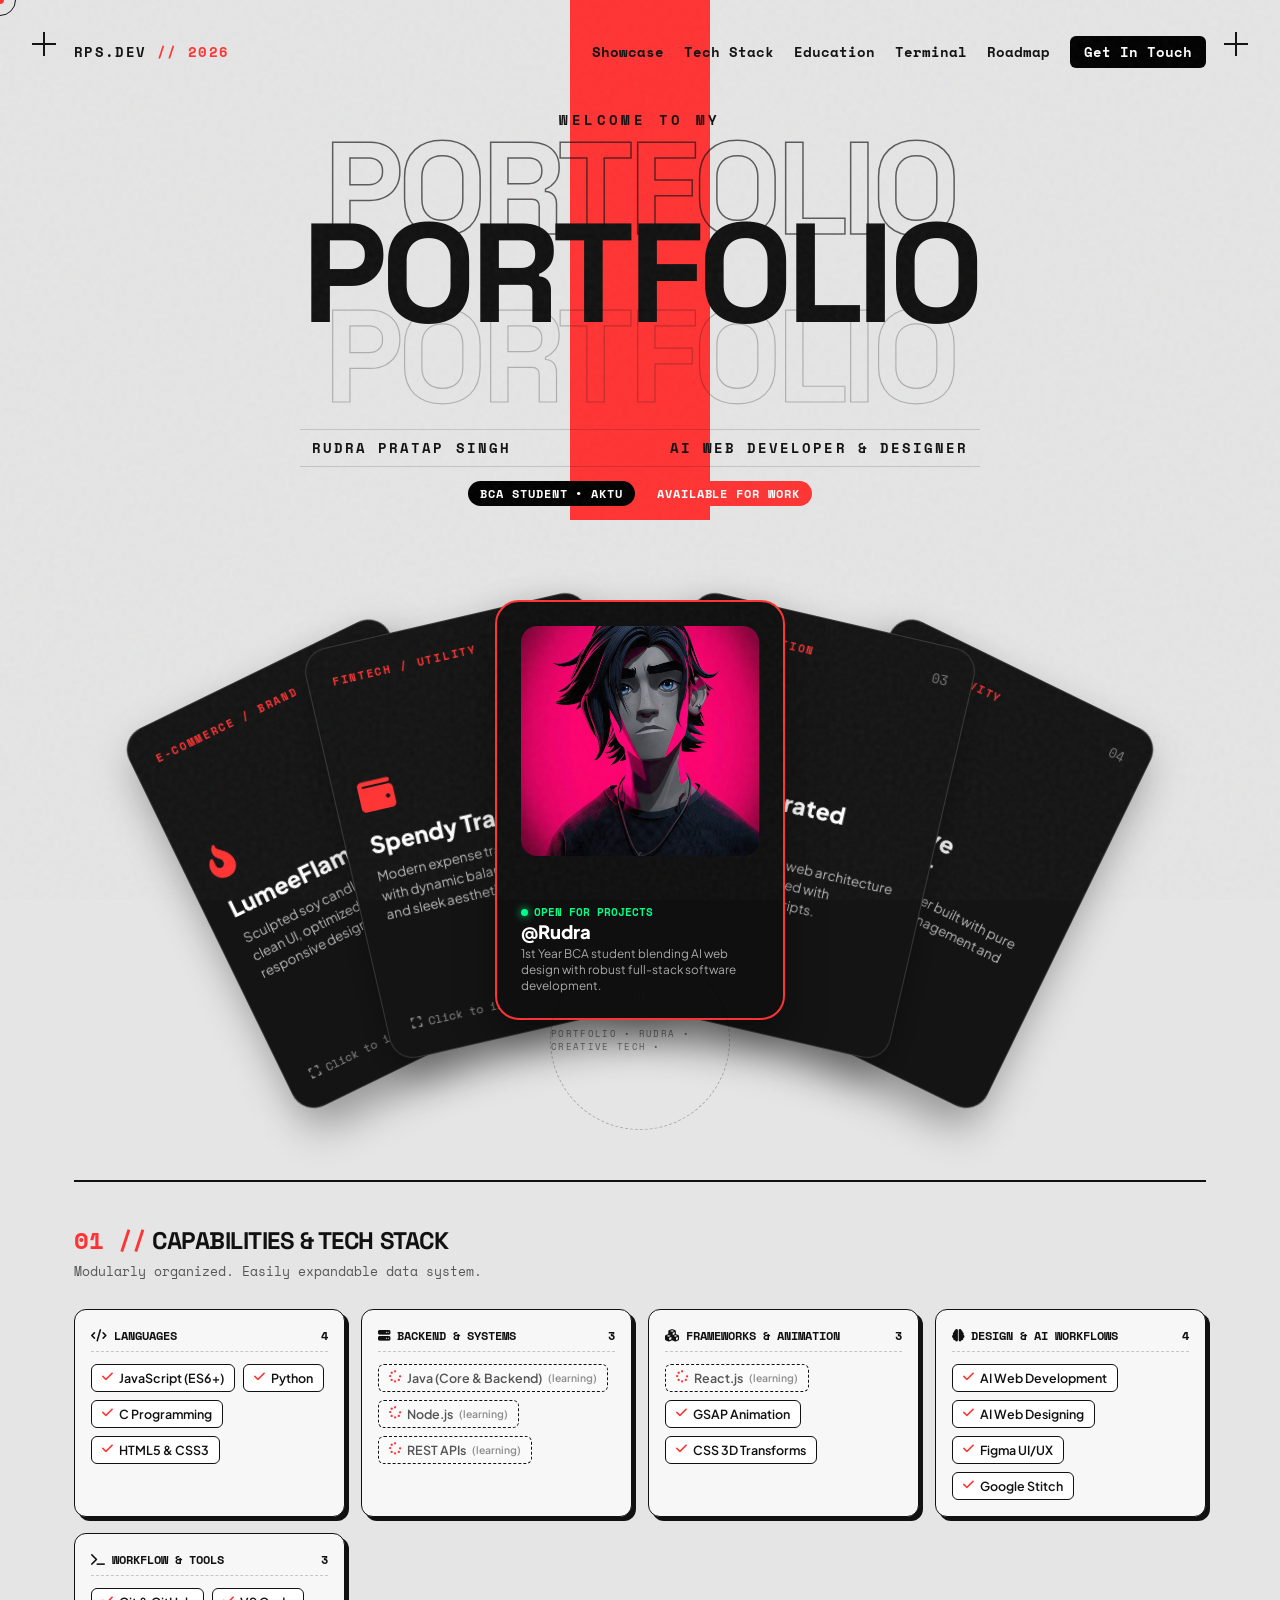
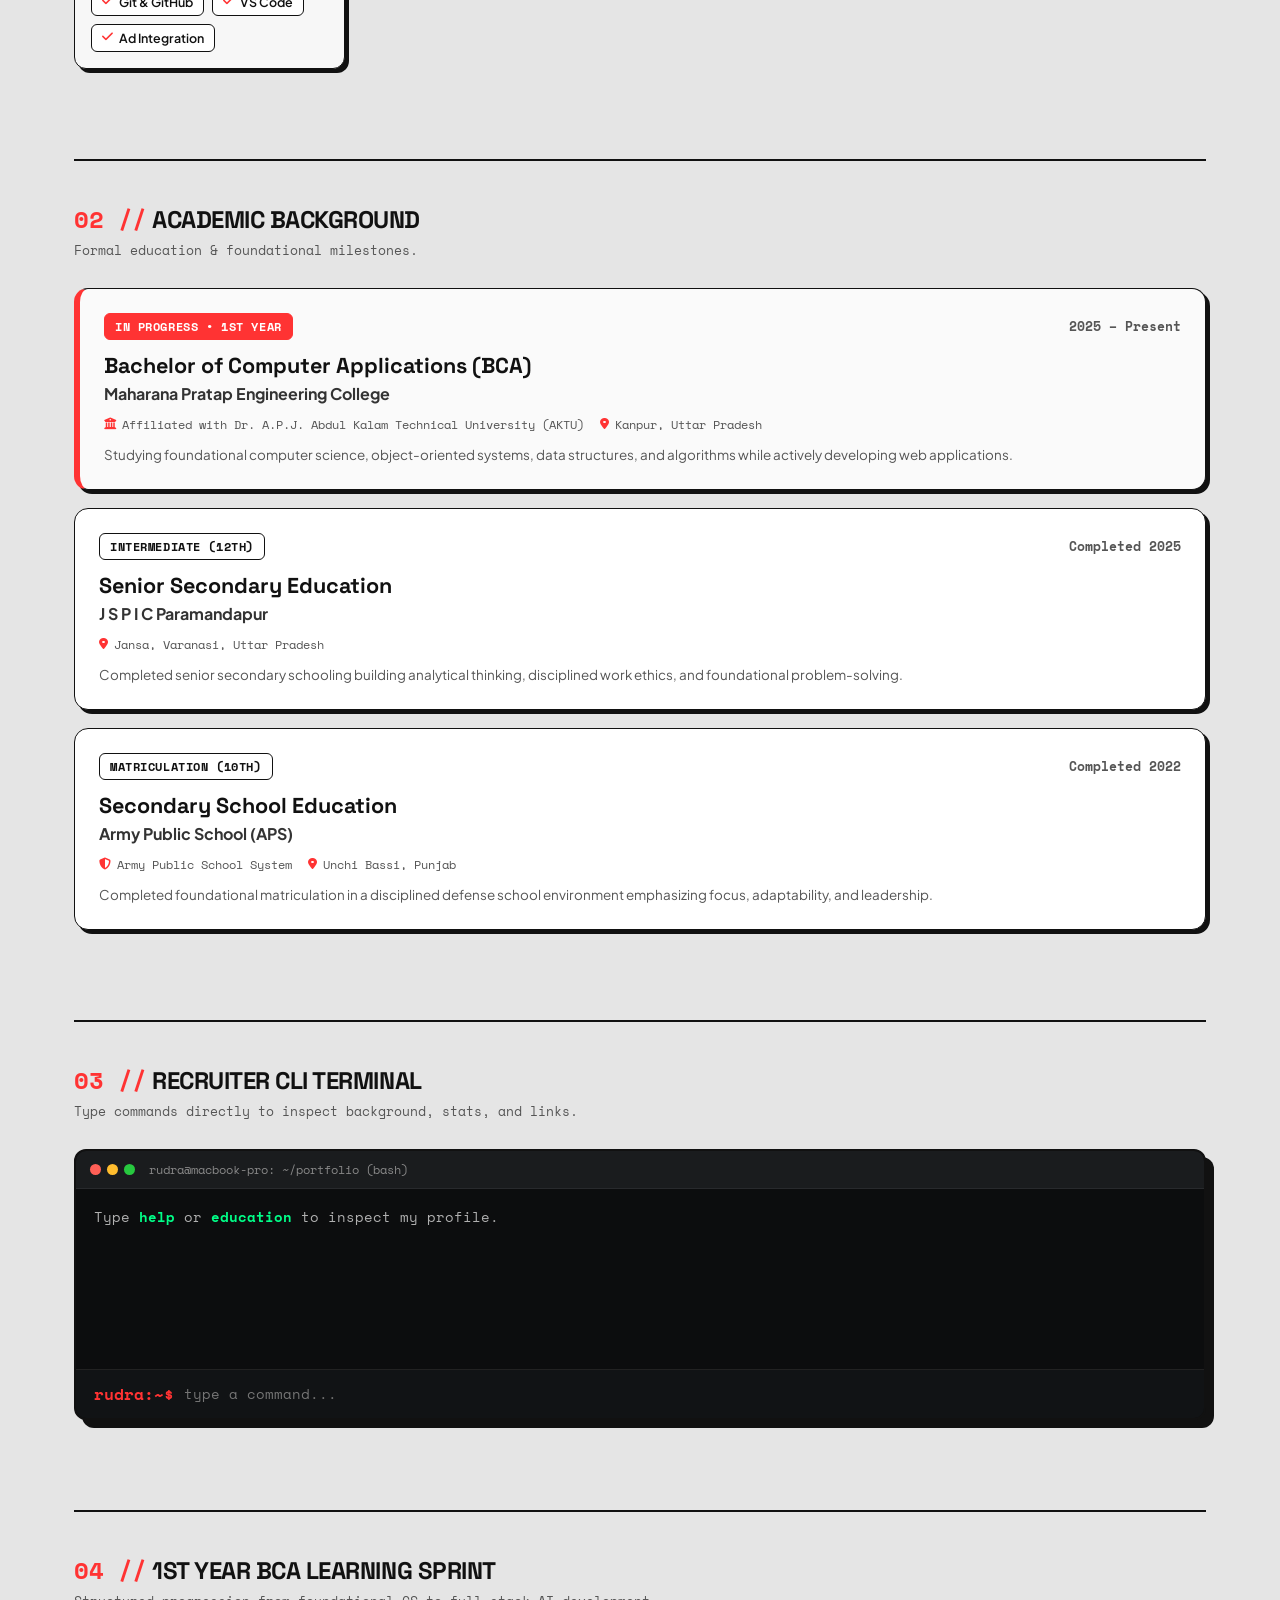
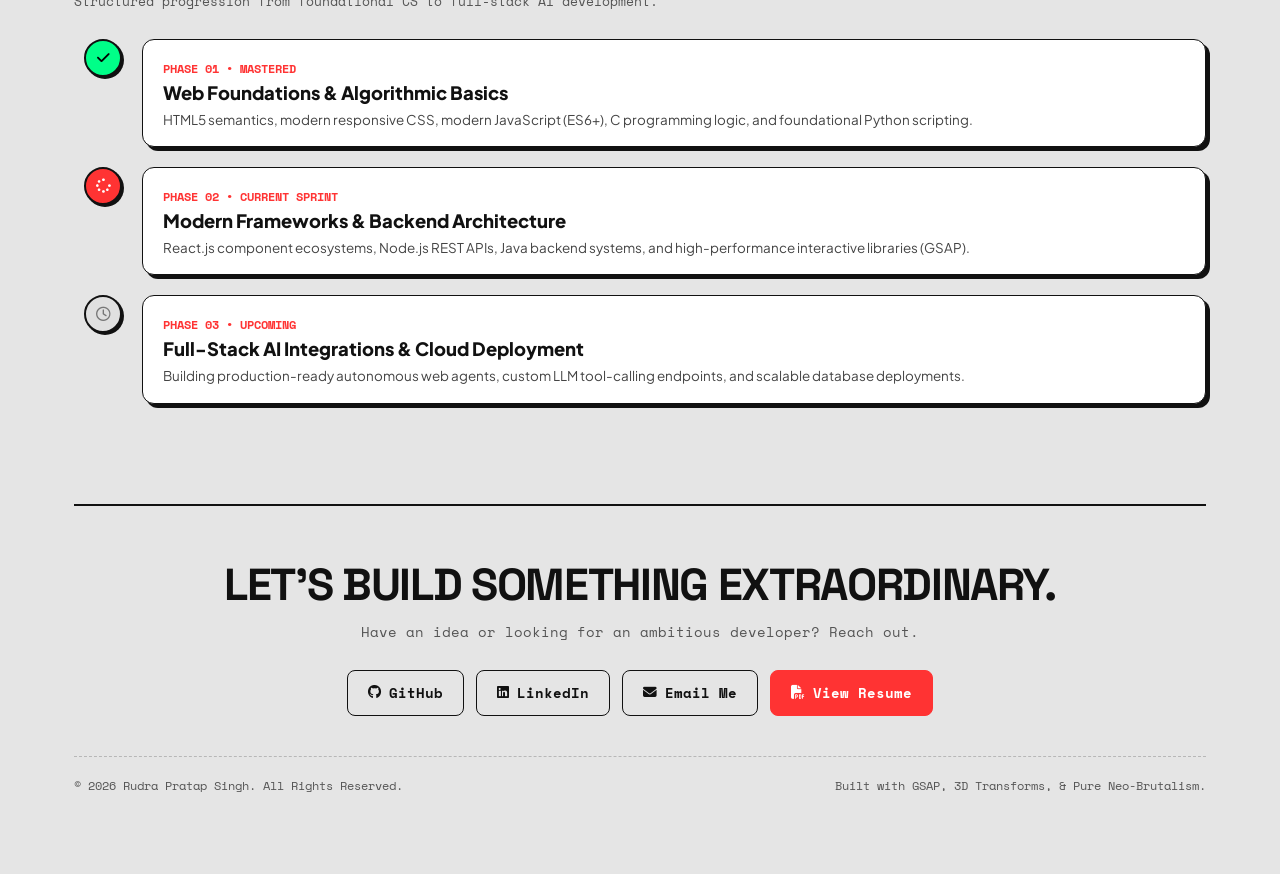
==== index.html @ 8ab69c0b "first commit" ====
<!DOCTYPE html>
<html lang="en">
<head>
  <meta charset="UTF-8" />
  <meta name="viewport" content="width=device-width, initial-scale=1.0" />
  <title>Rudra Pratap Singh — AI Web Developer & Designer</title>
  <link rel="icon" href="images/rudra-favicon.png" type="image/png" />

  <!-- Typography -->
  <link rel="preconnect" href="https://fonts.googleapis.com">
  <link rel="preconnect" href="https://fonts.gstatic.com" crossorigin>
  <link href="https://fonts.googleapis.com/css2?family=Plus+Jakarta+Sans:wght@400;600;700;800;900&family=Space+Grotesk:wght@500;700;800&family=Space+Mono:ital,wght@0,400;0,700;1,400&display=swap" rel="stylesheet">

  <!-- Font Awesome Icons -->
  <link rel="stylesheet" href="https://cdnjs.cloudflare.com/ajax/libs/font-awesome/6.5.1/css/all.min.css" />

  <link rel="stylesheet" href="style.css" />
</head>
<body>

  <!-- Film Grain SVG Overlay -->
  <div class="grain-overlay"></div>

  <!-- Magnetic Custom Cursor -->
  <div class="custom-cursor-dot" id="cursorDot"></div>
  <div class="custom-cursor-circle" id="cursorCircle"></div>

  <!-- Neo-Brutalist Layout Artifacts -->
  <div class="bg-stripe"></div>
  <div class="bg-cross top-left"></div>
  <div class="bg-cross top-right"></div>

  <div class="portfolio-wrapper">
    
    <!-- Top Minimal Navigation -->
    <nav class="top-nav">
      <div class="nav-brand">RPS.DEV <span>// 2026</span></div>
      <div class="nav-links">
        <a href="#deckSection">Showcase</a>
        <a href="#skillsSection">Tech Stack</a>
        <a href="#educationSection">Education</a>
        <a href="#terminalSection">Terminal</a>
        <a href="#roadmapSection">Roadmap</a>
        <a href="mailto:rudsigeamer@gmail.com" class="nav-cta">Get In Touch</a>
      </div>
    </nav>

    <!-- SECTION 1: Editorial Hero -->
    <header class="hero-header">
      <div class="meta-tag">WELCOME TO MY</div>
      
      <div class="title-stacked">
        <div class="stroke-title">PORTFOLIO</div>
        <div class="main-title">PORTFOLIO</div>
        <div class="bottom-ghost">PORTFOLIO</div>
      </div>

      <div class="hero-subtext">
        <span class="author-name">RUDRA PRATAP SINGH</span>
        <span class="author-role">AI WEB DEVELOPER & DESIGNER</span>
      </div>

      <div class="hero-badges">
        <span class="badge badge-dark">BCA STUDENT • AKTU</span>
        <span class="badge badge-red">AVAILABLE FOR WORK</span>
      </div>
    </header>

    <!-- SECTION 2: Interactive Fan-Out 3D Deck -->
    <section class="deck-viewport" id="deckSection">
      <div class="deck-cards" id="deckCards">
        <!-- Rendered dynamically by script.js -->
      </div>

      <!-- Center Dial Wheel -->
      <div class="rotary-wheel">
        <div class="wheel-circle">
          <span class="wheel-text">PORTFOLIO • RUDRA • CREATIVE TECH •</span>
        </div>
        <div class="wheel-indicator">
          <i class="fa-solid fa-angle-up"></i>
          <span>ME</span>
        </div>
      </div>
    </section>

    <!-- SECTION 3: Technical Capabilities -->
    <section class="section-block" id="skillsSection">
      <div class="section-head">
        <h2><span>01 //</span> CAPABILITIES & TECH STACK</h2>
        <p>Modularly organized. Easily expandable data system.</p>
      </div>

      <div class="skills-grid" id="skillsGrid">
        <!-- Rendered by script.js -->
      </div>
    </section>

    <!-- SECTION 4: Formal Education Timeline -->
    <section class="section-block" id="educationSection">
      <div class="section-head">
        <h2><span>02 //</span> ACADEMIC BACKGROUND</h2>
        <p>Formal education & foundational milestones.</p>
      </div>

      <div class="education-grid">
        <div class="edu-card active-degree">
          <div class="edu-card-top">
            <span class="edu-badge current">IN PROGRESS • 1ST YEAR</span>
            <span class="edu-year">2025 – Present</span>
          </div>
          <h3 class="edu-degree">Bachelor of Computer Applications (BCA)</h3>
          <h4 class="edu-institution">Maharana Pratap Engineering College</h4>
          <div class="edu-meta">
            <span><i class="fa-solid fa-building-columns"></i> Affiliated with Dr. A.P.J. Abdul Kalam Technical University (AKTU)</span>
            <span><i class="fa-solid fa-location-dot"></i> Kanpur, Uttar Pradesh</span>
          </div>
          <p class="edu-summary">Studying foundational computer science, object-oriented systems, data structures, and algorithms while actively developing web applications.</p>
        </div>

        <div class="edu-card">
          <div class="edu-card-top">
            <span class="edu-badge">INTERMEDIATE (12TH)</span>
            <span class="edu-year">Completed 2025</span>
          </div>
          <h3 class="edu-degree">Senior Secondary Education</h3>
          <h4 class="edu-institution">J S P I C Paramandapur</h4>
          <div class="edu-meta">
            <span><i class="fa-solid fa-location-dot"></i> Jansa, Varanasi, Uttar Pradesh</span>
          </div>
          <p class="edu-summary">Completed senior secondary schooling building analytical thinking, disciplined work ethics, and foundational problem-solving.</p>
        </div>

        <div class="edu-card">
          <div class="edu-card-top">
            <span class="edu-badge">MATRICULATION (10TH)</span>
            <span class="edu-year">Completed 2022</span>
          </div>
          <h3 class="edu-degree">Secondary School Education</h3>
          <h4 class="edu-institution">Army Public School (APS)</h4>
          <div class="edu-meta">
            <span><i class="fa-solid fa-shield-halved"></i> Army Public School System</span>
            <span><i class="fa-solid fa-location-dot"></i> Unchi Bassi, Punjab</span>
          </div>
          <p class="edu-summary">Completed foundational matriculation in a disciplined defense school environment emphasizing focus, adaptability, and leadership.</p>
        </div>
      </div>
    </section>

    <!-- SECTION 5: Interactive Developer Terminal -->
    <section class="section-block" id="terminalSection">
      <div class="section-head">
        <h2><span>03 //</span> RECRUITER CLI TERMINAL</h2>
        <p>Type commands directly to inspect background, stats, and links.</p>
      </div>

      <div class="terminal-window">
        <div class="terminal-bar">
          <div class="terminal-dots">
            <span class="dot red"></span>
            <span class="dot yellow"></span>
            <span class="dot green"></span>
          </div>
          <span class="terminal-title">rudra@macbook-pro: ~/portfolio (bash)</span>
        </div>
        <div class="terminal-body" id="terminalBody">
          <div class="term-line output">Type <span class="term-highlight">help</span> or <span class="term-highlight">education</span> to inspect my profile.</div>
        </div>
        <div class="terminal-input-row">
          <span class="term-prompt">rudra:~$</span>
          <input type="text" id="terminalInput" autocomplete="off" spellcheck="false" placeholder="type a command..." />
        </div>
      </div>
    </section>

    <!-- SECTION 6: Learning Journey & Roadmap -->
    <section class="section-block" id="roadmapSection">
      <div class="section-head">
        <h2><span>04 //</span> 1ST YEAR BCA LEARNING SPRINT</h2>
        <p>Structured progression from foundational CS to full-stack AI development.</p>
      </div>

      <div class="timeline-container">
        <div class="timeline-item completed">
          <div class="timeline-marker"><i class="fa-solid fa-check"></i></div>
          <div class="timeline-content">
            <span class="timeline-phase">PHASE 01 • MASTERED</span>
            <h3>Web Foundations & Algorithmic Basics</h3>
            <p>HTML5 semantics, modern responsive CSS, modern JavaScript (ES6+), C programming logic, and foundational Python scripting.</p>
          </div>
        </div>

        <div class="timeline-item in-progress">
          <div class="timeline-marker"><i class="fa-solid fa-spinner fa-spin-pulse"></i></div>
          <div class="timeline-content">
            <span class="timeline-phase">PHASE 02 • CURRENT SPRINT</span>
            <h3>Modern Frameworks & Backend Architecture</h3>
            <p>React.js component ecosystems, Node.js REST APIs, Java backend systems, and high-performance interactive libraries (GSAP).</p>
          </div>
        </div>

        <div class="timeline-item upcoming">
          <div class="timeline-marker"><i class="fa-regular fa-clock"></i></div>
          <div class="timeline-content">
            <span class="timeline-phase">PHASE 03 • UPCOMING</span>
            <h3>Full-Stack AI Integrations & Cloud Deployment</h3>
            <p>Building production-ready autonomous web agents, custom LLM tool-calling endpoints, and scalable database deployments.</p>
          </div>
        </div>
      </div>
    </section>

    <!-- SECTION 7: Footer & Outgoing Channels -->
    <footer class="footer-block">
      <div class="footer-cta">
        <h3>LET'S BUILD SOMETHING EXTRAORDINARY.</h3>
        <p>Have an idea or looking for an ambitious developer? Reach out.</p>
      </div>

      <div class="footer-actions">
        <a href="https://github.com/yummiilove" target="_blank" rel="noopener" class="btn btn-outline">
          <i class="fa-brands fa-github"></i> GitHub
        </a>
        <a href="https://linkedin.com/in/-rudra-pratapsingh" target="_blank" rel="noopener" class="btn btn-outline">
          <i class="fa-brands fa-linkedin"></i> LinkedIn
        </a>
        <a href="mailto:rudsigeamer@gmail.com" class="btn btn-outline">
          <i class="fa-solid fa-envelope"></i> Email Me
        </a>
        <a href="resume.html" target="_blank" class="btn btn-accent">
        <i class="fa-solid fa-file-pdf"></i> View Resume
        </a>
      </div>

      <div class="footer-meta">
        <span>© 2026 Rudra Pratap Singh. All Rights Reserved.</span>
        <span>Built with GSAP, 3D Transforms, & Pure Neo-Brutalism.</span>
      </div>
    </footer>

  </div>

  <!-- Interactive Project Pop-up Modal -->
  <div class="modal-backdrop" id="projectModal">
    <div class="modal-card">
      <button class="modal-close-btn" id="modalClose">&times;</button>
      <div class="modal-tag" id="modalTag">CATEGORY</div>
      <h2 class="modal-title" id="modalTitle">Project Title</h2>
      <p class="modal-desc" id="modalDesc">Project description goes here.</p>
      
      <div class="modal-stats">
        <div>
          <span class="stat-label">TECH STACK</span>
          <span class="stat-value" id="modalStack">HTML, CSS, JS</span>
        </div>
        <div>
          <span class="stat-label">STATUS</span>
          <span class="stat-value" id="modalStatus">Live / Production</span>
        </div>
      </div>

      <div class="modal-links">
        <a href="#" target="_blank" id="modalLiveLink" class="btn btn-accent">
          <i class="fa-solid fa-arrow-up-right-from-square"></i> Visit Project
        </a>
        <a href="#" target="_blank" id="modalRepoLink" class="btn btn-outline">
          <i class="fa-brands fa-github"></i> Source Code
        </a>
      </div>
    </div>
  </div>

  <!-- GSAP Animation Engine -->
  <script src="https://cdnjs.cloudflare.com/ajax/libs/gsap/3.12.5/gsap.min.js"></script>
  <script src="script.js"></script>
</body>
</html>
---- style.css ----
:root {
  --bg-color: #e5e5e5;
  --accent-red: #ff3333;
  --text-dark: #111111;
  --text-muted: #555555;
  --card-bg: #141414;
  --card-text: #ffffff;
  --card-border: rgba(255, 255, 255, 0.15);
  --border-dark: #111111;
  --term-bg: #0c0d0e;
  --font-main: 'Plus Jakarta Sans', sans-serif;
  --font-display: 'Space Grotesk', sans-serif;
  --font-mono: 'Space Mono', monospace;
}

* {
  box-sizing: border-box;
  margin: 0;
  padding: 0;
}

html {
  scroll-behavior: smooth;
}

body {
  background-color: var(--bg-color);
  color: var(--text-dark);
  font-family: var(--font-main);
  overflow-x: hidden;
  position: relative;
  min-height: 100vh;
}

/* Tactile Grain Filter Overlay */
.grain-overlay {
  position: fixed;
  top: 0;
  left: 0;
  width: 100vw;
  height: 100vh;
  pointer-events: none;
  z-index: 9999;
  opacity: 0.045;
  background-image: url("data:image/svg+xml,%3Csvg viewBox='0 0 200 200' xmlns='http://www.w3.org/2000/svg'%3E%3Cfilter id='noiseFilter'%3E%3CfeTurbulence type='fractalNoise' baseFrequency='0.8' numOctaves='3' stitchTiles='stitch'/%3E%3C/filter%3E%3Crect width='100%25' height='100%25' filter='url(%23noiseFilter)'/%3E%3C/svg%3E");
}

/* Custom Cursor */
.custom-cursor-dot {
  position: fixed;
  width: 8px;
  height: 8px;
  background-color: var(--accent-red);
  border-radius: 50%;
  pointer-events: none;
  z-index: 10000;
  transform: translate(-50%, -50%);
  transition: width 0.15s ease, height 0.15s ease, background-color 0.2s ease;
}

.custom-cursor-circle {
  position: fixed;
  width: 32px;
  height: 32px;
  border: 1.5px solid var(--text-dark);
  border-radius: 50%;
  pointer-events: none;
  z-index: 9999;
  transform: translate(-50%, -50%);
  transition: transform 0.08s ease-out, width 0.2s ease, height 0.2s ease;
}

body.cursor-hover .custom-cursor-circle {
  width: 48px;
  height: 48px;
  border-color: var(--accent-red);
  background: rgba(255, 51, 51, 0.1);
}

/* Decorative Background Elements */
.bg-stripe {
  position: absolute;
  top: 0;
  left: 50%;
  transform: translateX(-50%);
  width: 140px;
  height: 520px;
  background-color: var(--accent-red);
  z-index: 1;
}

.bg-cross {
  position: absolute;
  width: 24px;
  height: 24px;
  z-index: 2;
}

.bg-cross::before, .bg-cross::after {
  content: '';
  position: absolute;
  background-color: var(--text-dark);
}

.bg-cross::before { left: 11px; top: 0; width: 2px; height: 24px; }
.bg-cross::after { top: 11px; left: 0; width: 24px; height: 2px; }

.top-left { top: 32px; left: 32px; }
.top-right { top: 32px; right: 32px; }

/* Main Wrapper */
.portfolio-wrapper {
  position: relative;
  z-index: 3;
  max-width: 1180px;
  margin: 0 auto;
  padding: 24px 24px 80px 24px;
}

/* Minimal Top Nav */
.top-nav {
  display: flex;
  justify-content: space-between;
  align-items: center;
  padding: 12px 0 32px 0;
  font-family: var(--font-mono);
  font-size: 0.85rem;
}

.nav-brand {
  font-weight: 700;
  letter-spacing: 0.1em;
}

.nav-brand span {
  color: var(--accent-red);
}

.nav-links {
  display: flex;
  gap: 20px;
  align-items: center;
}

.nav-links a {
  text-decoration: none;
  color: var(--text-dark);
  font-weight: 600;
  transition: color 0.2s ease;
}

.nav-links a:hover {
  color: var(--accent-red);
}

.nav-cta {
  background: #000;
  color: #fff !important;
  padding: 6px 14px;
  border-radius: 6px;
}

/* Hero Section */
.hero-header {
  text-align: center;
  margin-top: 10px;
  margin-bottom: 24px;
}

.meta-tag {
  font-family: var(--font-mono);
  font-size: 0.85rem;
  letter-spacing: 0.25em;
  font-weight: 700;
  color: var(--text-dark);
  margin-bottom: 4px;
}

.title-stacked {
  position: relative;
  line-height: 0.84;
}

.stroke-title {
  font-family: var(--font-display);
  font-size: clamp(3.5rem, 11vw, 8.2rem);
  font-weight: 900;
  letter-spacing: -0.04em;
  color: transparent;
  -webkit-text-stroke: 1.5px var(--text-dark);
  opacity: 0.65;
}

.main-title {
  font-family: var(--font-display);
  font-size: clamp(3.9rem, 12vw, 8.8rem);
  font-weight: 900;
  letter-spacing: -0.04em;
  color: var(--text-dark);
  margin-top: -30px;
}

.bottom-ghost {
  font-family: var(--font-display);
  font-size: clamp(3.5rem, 11vw, 8.2rem);
  font-weight: 900;
  letter-spacing: -0.04em;
  color: transparent;
  -webkit-text-stroke: 1.2px var(--text-dark);
  opacity: 0.25;
  margin-top: -30px;
}

.hero-subtext {
  display: flex;
  justify-content: space-between;
  max-width: 680px;
  margin: 16px auto 14px auto;
  font-family: var(--font-mono);
  font-weight: 700;
  font-size: 0.85rem;
  letter-spacing: 0.15em;
  border-top: 1px solid rgba(0, 0, 0, 0.15);
  border-bottom: 1px solid rgba(0, 0, 0, 0.15);
  padding: 8px 12px;
}

.hero-badges {
  display: flex;
  justify-content: center;
  gap: 10px;
}

.badge {
  font-family: var(--font-mono);
  font-size: 0.72rem;
  font-weight: 700;
  padding: 4px 12px;
  border-radius: 999px;
  letter-spacing: 0.08em;
}

.badge-dark { background: #000; color: #fff; }
.badge-red { background: var(--accent-red); color: #fff; }

/* Deck Viewport */
.deck-viewport {
  position: relative;
  width: 100%;
  height: 560px;
  perspective: 1400px;
  display: flex;
  justify-content: center;
  align-items: center;
  margin-top: 10px;
}

.deck-cards {
  position: relative;
  width: 290px;
  height: 420px;
  transform-style: preserve-3d;
}

/* Individual Deck Cards (Glitch-Free & Smooth Separation) */
.deck-item {
  position: absolute;
  width: 100%;
  height: 100%;
  background: var(--card-bg);
  border-radius: 24px;
  border: 1px solid var(--card-border);
  box-shadow: 0 20px 40px rgba(0, 0, 0, 0.35);
  transform-origin: 50% 120%;
  user-select: none;
  cursor: pointer;
  transform-style: preserve-3d;
  will-change: transform;
  backface-visibility: hidden;
}

.deck-item-inner {
  padding: 24px;
  height: 100%;
  display: flex;
  flex-direction: column;
  justify-content: space-between;
  color: var(--card-text);
  border-radius: 24px;
  pointer-events: none;
}

.card-top {
  display: flex;
  justify-content: space-between;
  align-items: center;
}

.card-tag {
  font-family: var(--font-mono);
  font-size: 0.7rem;
  letter-spacing: 0.15em;
  color: var(--accent-red);
  font-weight: 700;
}

.card-num {
  font-family: var(--font-mono);
  font-size: 0.8rem;
  color: #777;
}

.card-body h3 {
  font-size: 1.45rem;
  font-weight: 800;
  margin-bottom: 8px;
  color: #fff;
}

.card-body p {
  font-size: 0.84rem;
  line-height: 1.45;
  color: #bbb;
}

.card-icon {
  font-size: 2.2rem;
  color: var(--accent-red);
  margin-bottom: 16px;
  display: block;
}

.card-bottom .card-click-hint {
  font-family: var(--font-mono);
  font-size: 0.76rem;
  color: #888;
  display: flex;
  align-items: center;
  gap: 6px;
}

/* Profile Card */
.deck-item.is-profile {
  background: #0f0f0f;
  border: 2px solid var(--accent-red);
}

.profile-avatar-wrap {
  width: 100%;
  height: 230px;
  border-radius: 16px;
  overflow: hidden;
  background: #000;
}

.profile-avatar-wrap img {
  width: 100%;
  height: 100%;
  object-fit: cover;
  display: block;
}

.profile-info {
  margin-top: 14px;
}

.profile-status {
  font-family: var(--font-mono);
  font-size: 0.68rem;
  color: #00ff88;
  display: flex;
  align-items: center;
  gap: 6px;
  font-weight: 700;
}

.status-dot {
  width: 7px;
  height: 7px;
  background-color: #00ff88;
  border-radius: 50%;
  box-shadow: 0 0 8px #00ff88;
}

.profile-info h4 {
  font-size: 1.15rem;
  font-weight: 800;
}

.profile-info p {
  font-size: 0.74rem;
  color: #aaa;
  margin-top: 3px;
  line-height: 1.35;
}

/* Rotary Wheel */
.rotary-wheel {
  position: absolute;
  bottom: -40px;
  left: 50%;
  transform: translateX(-50%);
  display: flex;
  flex-direction: column;
  align-items: center;
  pointer-events: none;
}

.wheel-circle {
  width: 180px;
  height: 180px;
  border: 1.5px dashed rgba(0, 0, 0, 0.25);
  border-radius: 50%;
  display: flex;
  align-items: center;
  justify-content: center;
  animation: rotateSlow 24s linear infinite;
}

.wheel-text {
  font-family: var(--font-mono);
  font-size: 0.55rem;
  letter-spacing: 0.15em;
  color: rgba(0, 0, 0, 0.5);
}

.wheel-indicator {
  position: absolute;
  top: 25px;
  display: flex;
  flex-direction: column;
  align-items: center;
  font-family: var(--font-mono);
  font-size: 0.75rem;
  font-weight: 800;
}

@keyframes rotateSlow {
  from { transform: rotate(0deg); }
  to { transform: rotate(360deg); }
}

/* Section Blocks */
.section-block {
  margin-top: 90px;
  border-top: 2px solid var(--border-dark);
  padding-top: 40px;
}

.section-head {
  margin-bottom: 28px;
}

.section-head h2 {
  font-family: var(--font-display);
  font-size: 1.5rem;
  font-weight: 800;
  letter-spacing: -0.02em;
}

.section-head h2 span {
  color: var(--accent-red);
  font-family: var(--font-mono);
}

.section-head p {
  font-family: var(--font-mono);
  font-size: 0.8rem;
  color: var(--text-muted);
  margin-top: 4px;
}

/* Skills Grid */
.skills-grid {
  display: grid;
  grid-template-columns: repeat(auto-fill, minmax(240px, 1fr));
  gap: 16px;
}

.skill-category-card {
  background: #f7f7f7;
  border: 1.5px solid #111;
  border-radius: 12px;
  padding: 16px;
  box-shadow: 4px 4px 0px #111;
  transition: transform 0.2s ease, box-shadow 0.2s ease;
}

.skill-category-card:hover {
  transform: translate(-3px, -3px);
  box-shadow: 6px 6px 0px var(--accent-red);
}

.category-header {
  font-family: var(--font-mono);
  font-size: 0.78rem;
  font-weight: 700;
  text-transform: uppercase;
  margin-bottom: 12px;
  border-bottom: 1px dashed rgba(0, 0, 0, 0.2);
  padding-bottom: 6px;
  display: flex;
  justify-content: space-between;
}

.skill-pill-list {
  display: flex;
  flex-wrap: wrap;
  gap: 8px;
}

.skill-pill {
  background: #ffffff;
  border: 1px solid #111;
  padding: 5px 10px;
  border-radius: 6px;
  font-size: 0.78rem;
  font-weight: 600;
  display: inline-flex;
  align-items: center;
  gap: 6px;
}

.skill-pill.status-learning {
  border-style: dashed;
  color: #555;
  background-color: #fafafa;
}

.skill-pill i {
  color: var(--accent-red);
}

/* Education Cards */
.education-grid {
  display: grid;
  grid-template-columns: 1fr;
  gap: 18px;
}

.edu-card {
  background: #ffffff;
  border: 1.5px solid #111111;
  border-radius: 14px;
  padding: 24px;
  box-shadow: 4px 4px 0px #111111;
  transition: transform 0.2s ease, box-shadow 0.2s ease;
  position: relative;
}

.edu-card:hover {
  transform: translate(-3px, -3px);
  box-shadow: 6px 6px 0px var(--accent-red);
}

.edu-card.active-degree {
  border-left: 6px solid var(--accent-red);
  background: #fafafa;
}

.edu-card-top {
  display: flex;
  justify-content: space-between;
  align-items: center;
  margin-bottom: 12px;
}

.edu-badge {
  font-family: var(--font-mono);
  font-size: 0.72rem;
  font-weight: 700;
  padding: 4px 10px;
  border-radius: 6px;
  border: 1px solid #111;
  background: #fff;
  color: #111;
  letter-spacing: 0.05em;
}

.edu-badge.current {
  background: var(--accent-red);
  color: #fff;
  border-color: var(--accent-red);
}

.edu-year {
  font-family: var(--font-mono);
  font-size: 0.8rem;
  font-weight: 700;
  color: var(--text-muted);
}

.edu-degree {
  font-family: var(--font-display);
  font-size: 1.35rem;
  font-weight: 800;
  margin-bottom: 4px;
  color: #111;
}

.edu-institution {
  font-family: var(--font-main);
  font-size: 1rem;
  font-weight: 700;
  color: #333;
  margin-bottom: 12px;
}

.edu-meta {
  display: flex;
  flex-wrap: wrap;
  gap: 16px;
  margin-bottom: 12px;
  font-family: var(--font-mono);
  font-size: 0.75rem;
  color: #555;
}

.edu-meta span {
  display: inline-flex;
  align-items: center;
  gap: 6px;
}

.edu-meta i {
  color: var(--accent-red);
}

.edu-summary {
  font-size: 0.84rem;
  color: #555;
  line-height: 1.5;
}

/* Terminal Component */
.terminal-window {
  background-color: var(--term-bg);
  border-radius: 12px;
  border: 2px solid #111;
  box-shadow: 8px 8px 0px #111;
  overflow: hidden;
  font-family: var(--font-mono);
}

.terminal-bar {
  background-color: #1a1c1e;
  padding: 10px 14px;
  display: flex;
  align-items: center;
  gap: 14px;
  border-bottom: 1px solid #282a2d;
}

.terminal-dots {
  display: flex;
  gap: 6px;
}

.terminal-dots .dot {
  width: 11px;
  height: 11px;
  border-radius: 50%;
}

.dot.red { background: #ff5f56; }
.dot.yellow { background: #ffbd2e; }
.dot.green { background: #27c93f; }

.terminal-title {
  color: #888;
  font-size: 0.74rem;
}

.terminal-body {
  padding: 18px;
  min-height: 180px;
  max-height: 320px;
  overflow-y: auto;
  color: #f1f1f1;
  font-size: 0.85rem;
  line-height: 1.6;
}

.term-line {
  margin-bottom: 6px;
}

.term-line.output {
  color: #b0b0b0;
}

.term-highlight {
  color: #00ff88;
  font-weight: 700;
}

.terminal-input-row {
  display: flex;
  align-items: center;
  padding: 12px 18px;
  background-color: #111315;
  border-top: 1px solid #222;
}

.term-prompt {
  color: var(--accent-red);
  font-weight: 700;
  margin-right: 10px;
}

#terminalInput {
  flex: 1;
  background: transparent;
  border: none;
  outline: none;
  color: #fff;
  font-family: var(--font-mono);
  font-size: 0.85rem;
}

/* Timeline / Roadmap */
.timeline-container {
  display: flex;
  flex-direction: column;
  gap: 20px;
  position: relative;
  margin-left: 10px;
}

.timeline-item {
  display: flex;
  gap: 20px;
  align-items: flex-start;
  position: relative;
}

.timeline-marker {
  width: 38px;
  height: 38px;
  border-radius: 50%;
  border: 2px solid #111;
  background: #fff;
  display: flex;
  align-items: center;
  justify-content: center;
  font-size: 0.9rem;
  z-index: 2;
  box-shadow: 2px 2px 0px #111;
}

.timeline-item.completed .timeline-marker {
  background-color: #00ff88;
  color: #000;
}

.timeline-item.in-progress .timeline-marker {
  background-color: var(--accent-red);
  color: #fff;
}

.timeline-item.upcoming .timeline-marker {
  background-color: #e0e0e0;
  color: #777;
}

.timeline-content {
  background: #fff;
  border: 1.5px solid #111;
  border-radius: 12px;
  padding: 16px 20px;
  box-shadow: 4px 4px 0px #111;
  flex: 1;
}

.timeline-phase {
  font-family: var(--font-mono);
  font-size: 0.72rem;
  font-weight: 700;
  color: var(--accent-red);
}

.timeline-content h3 {
  font-size: 1.15rem;
  font-weight: 800;
  margin: 4px 0 6px 0;
}

.timeline-content p {
  font-size: 0.84rem;
  color: #444;
  line-height: 1.5;
}

/* Footer Section */
.footer-block {
  margin-top: 100px;
  border-top: 2px solid var(--border-dark);
  padding-top: 50px;
  text-align: center;
}

.footer-cta h3 {
  font-family: var(--font-display);
  font-size: clamp(1.8rem, 4vw, 2.8rem);
  font-weight: 900;
  letter-spacing: -0.03em;
  margin-bottom: 8px;
}

.footer-cta p {
  font-family: var(--font-mono);
  font-size: 0.88rem;
  color: var(--text-muted);
  margin-bottom: 28px;
}

.footer-actions {
  display: flex;
  flex-wrap: wrap;
  justify-content: center;
  gap: 12px;
  margin-bottom: 40px;
}

.btn {
  display: inline-flex;
  align-items: center;
  gap: 8px;
  padding: 12px 20px;
  font-family: var(--font-mono);
  font-size: 0.85rem;
  font-weight: 700;
  text-decoration: none;
  border-radius: 8px;
  cursor: pointer;
  transition: all 0.2s ease;
}

.btn-outline {
  border: 1.5px solid var(--border-dark);
  background: transparent;
  color: var(--text-dark);
}

.btn-outline:hover {
  background: var(--text-dark);
  color: #fff;
}

.btn-accent {
  background: var(--accent-red);
  border: 1.5px solid var(--accent-red);
  color: #fff;
}

.btn-accent:hover {
  background: #d62828;
}

.footer-meta {
  display: flex;
  justify-content: space-between;
  border-top: 1px dashed rgba(0, 0, 0, 0.2);
  padding-top: 20px;
  font-family: var(--font-mono);
  font-size: 0.72rem;
  color: var(--text-muted);
}

/* Project Detail Modal */
.modal-backdrop {
  position: fixed;
  top: 0;
  left: 0;
  width: 100vw;
  height: 100vh;
  background: rgba(0, 0, 0, 0.75);
  backdrop-filter: blur(8px);
  z-index: 10001;
  display: flex;
  align-items: center;
  justify-content: center;
  padding: 20px;
  opacity: 0;
  pointer-events: none;
  transition: opacity 0.3s ease;
}

.modal-backdrop.active {
  opacity: 1;
  pointer-events: auto;
}

.modal-card {
  background: #141414;
  color: #fff;
  border: 2px solid var(--accent-red);
  border-radius: 20px;
  max-width: 540px;
  width: 100%;
  padding: 32px;
  position: relative;
  transform: translateY(20px);
  transition: transform 0.3s ease;
  box-shadow: 0 30px 60px rgba(0, 0, 0, 0.6);
}

.modal-backdrop.active .modal-card {
  transform: translateY(0);
}

.modal-close-btn {
  position: absolute;
  top: 20px;
  right: 20px;
  background: transparent;
  border: none;
  color: #fff;
  font-size: 2rem;
  line-height: 1;
  cursor: pointer;
}

.modal-tag {
  font-family: var(--font-mono);
  font-size: 0.72rem;
  color: var(--accent-red);
  letter-spacing: 0.15em;
  font-weight: 700;
  margin-bottom: 6px;
}

.modal-title {
  font-size: 1.8rem;
  font-weight: 900;
  margin-bottom: 12px;
}

.modal-desc {
  font-size: 0.9rem;
  color: #ccc;
  line-height: 1.6;
  margin-bottom: 24px;
}

.modal-stats {
  display: grid;
  grid-template-columns: 1fr 1fr;
  gap: 16px;
  background: #1f1f1f;
  padding: 16px;
  border-radius: 10px;
  margin-bottom: 24px;
}

.stat-label {
  display: block;
  font-family: var(--font-mono);
  font-size: 0.68rem;
  color: #888;
  margin-bottom: 4px;
}

.stat-value {
  font-size: 0.88rem;
  font-weight: 700;
  color: #00ff88;
}

.modal-links {
  display: flex;
  gap: 12px;
}

/* Mobile Responsiveness */
@media (max-width: 768px) {
  .top-nav {
    flex-direction: column;
    gap: 12px;
  }
  .hero-subtext {
    flex-direction: column;
    gap: 6px;
    text-align: center;
  }
  .deck-viewport {
    height: 480px;
  }
  .deck-cards {
    width: 250px;
    height: 370px;
  }
  .footer-meta {
    flex-direction: column;
    gap: 8px;
    text-align: center;
  }
}
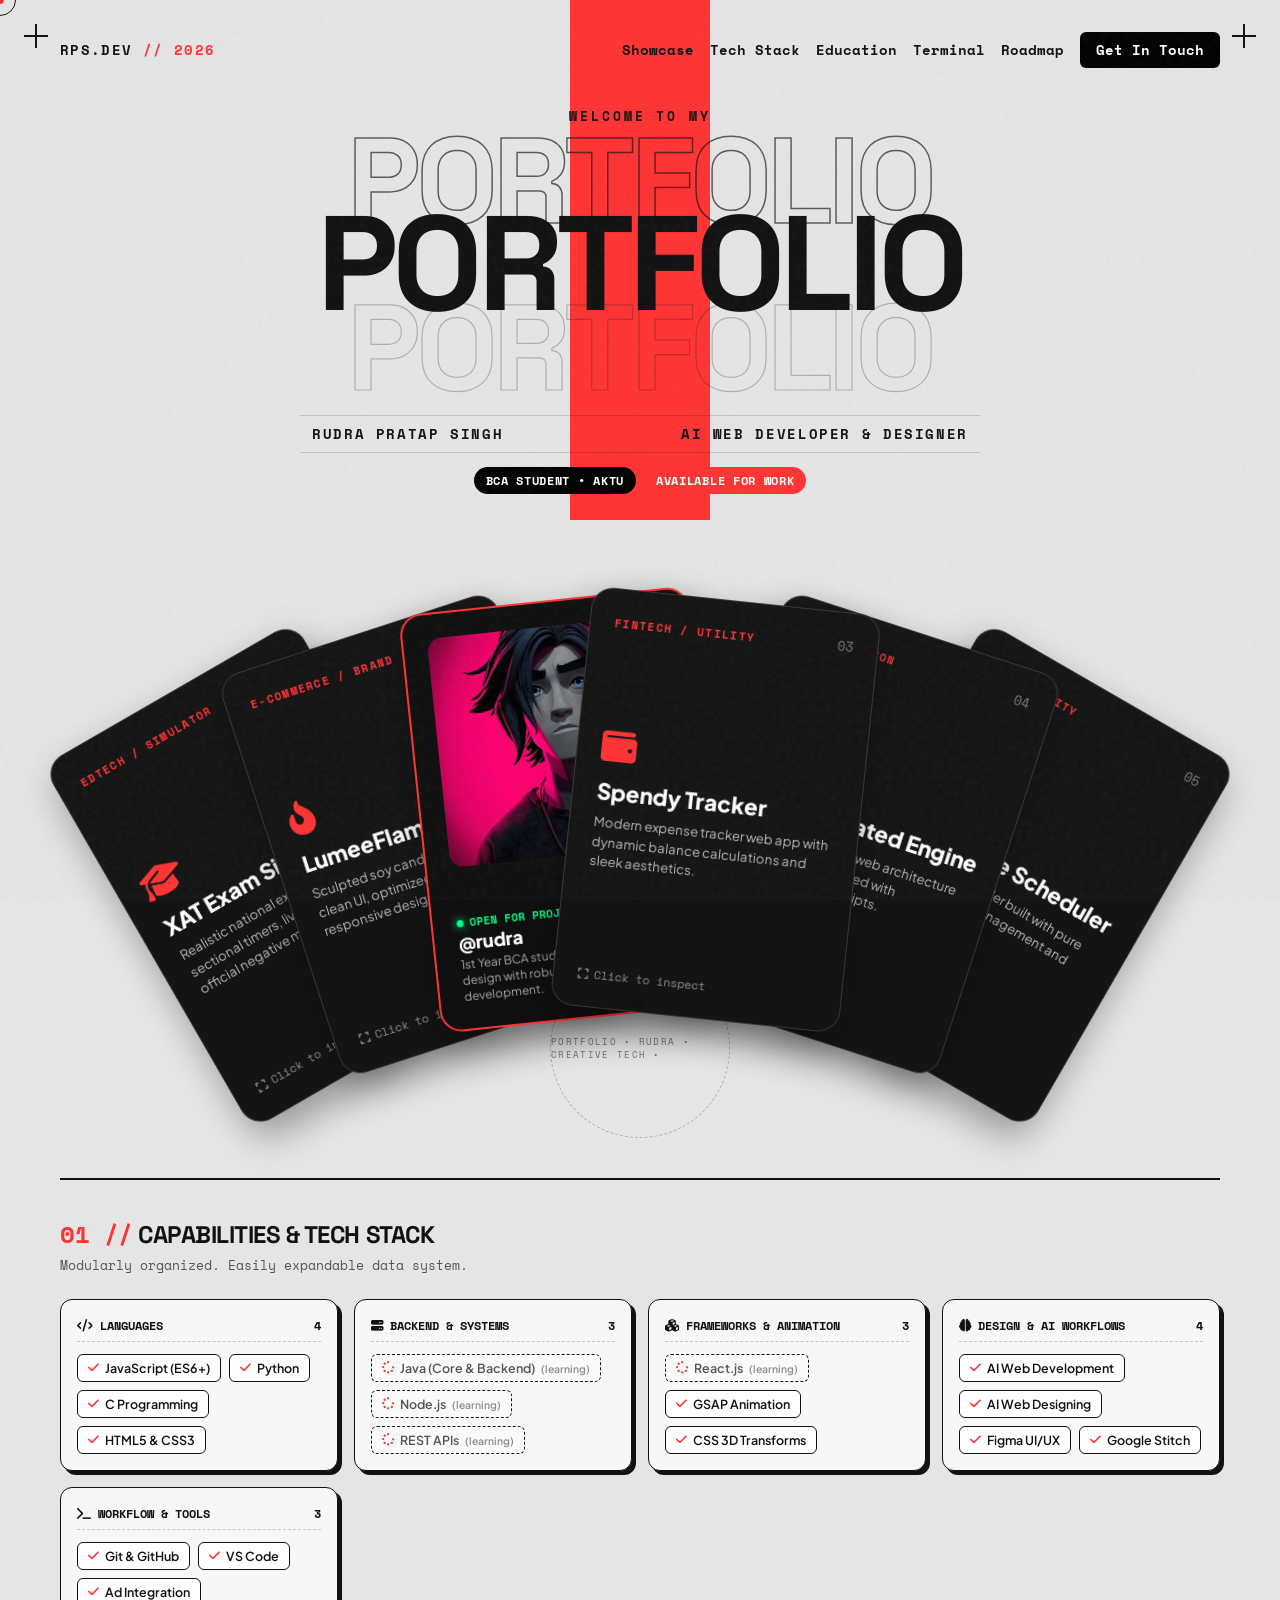
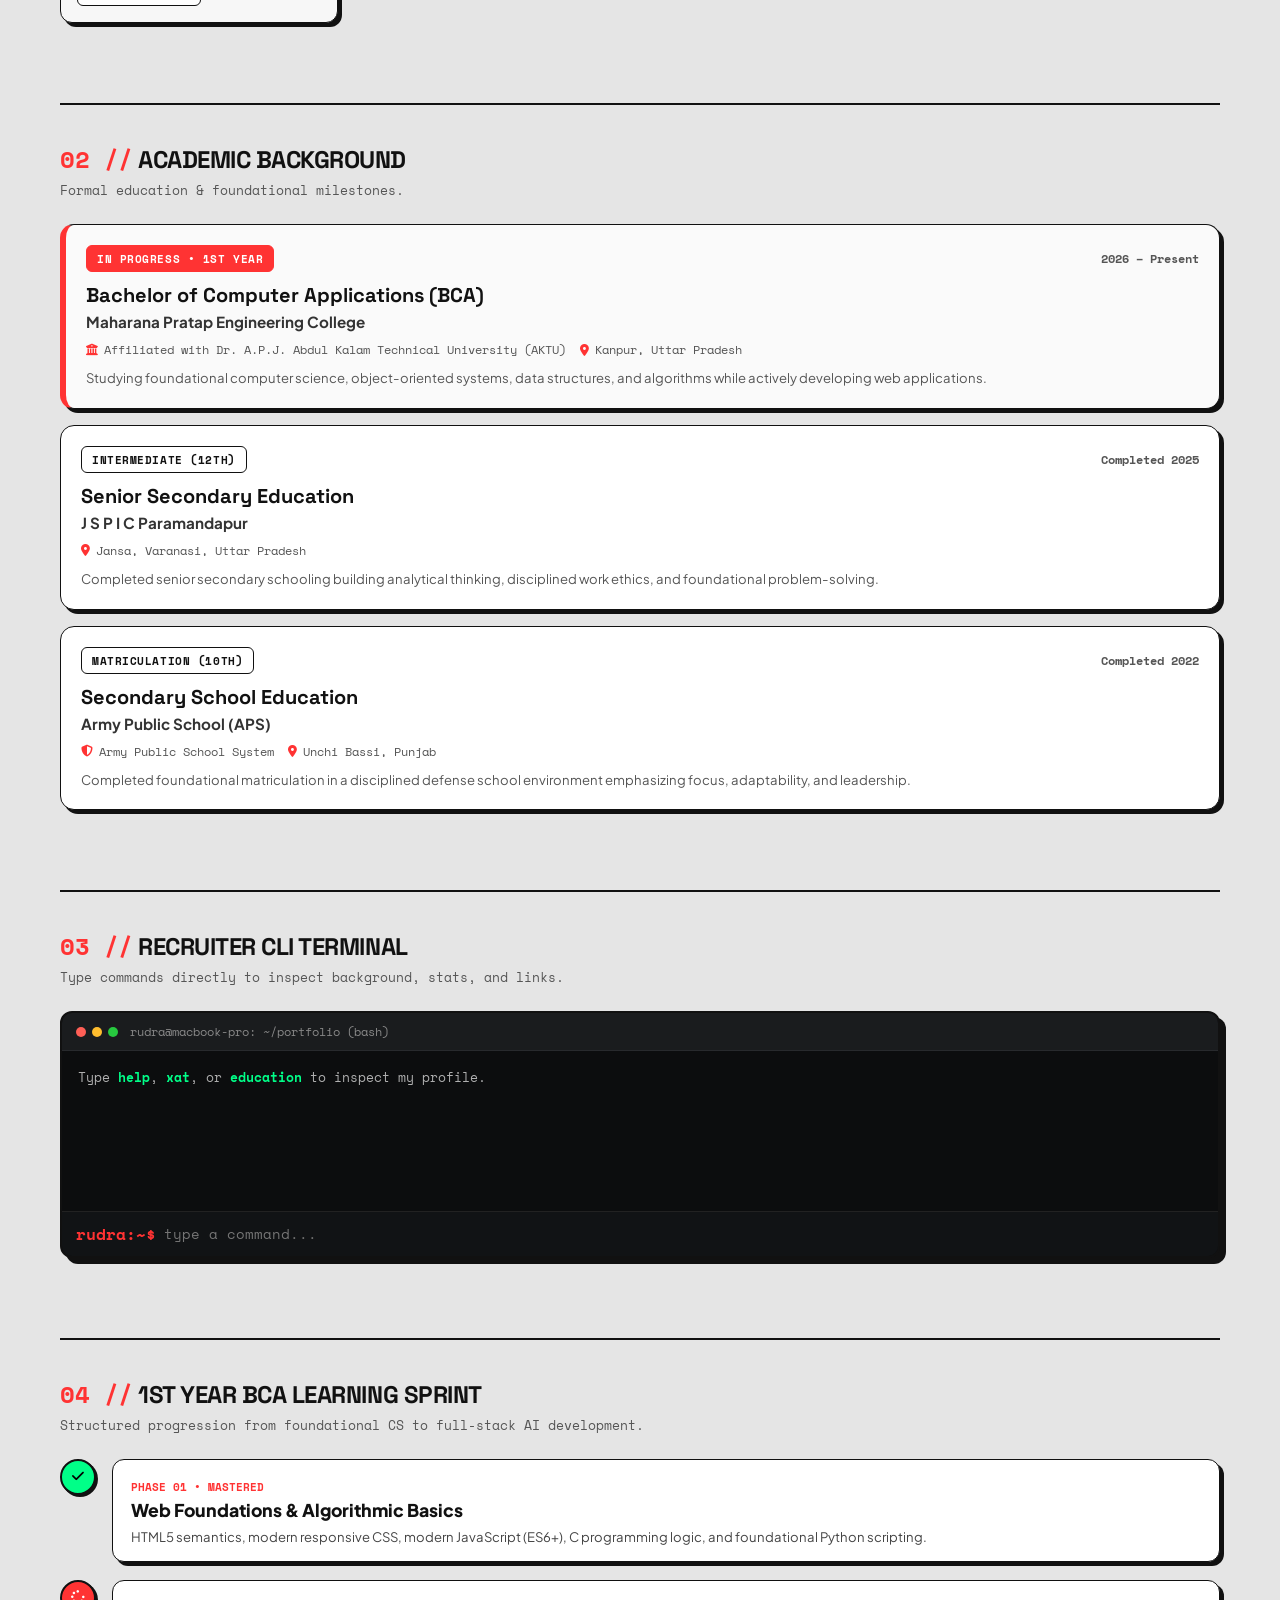
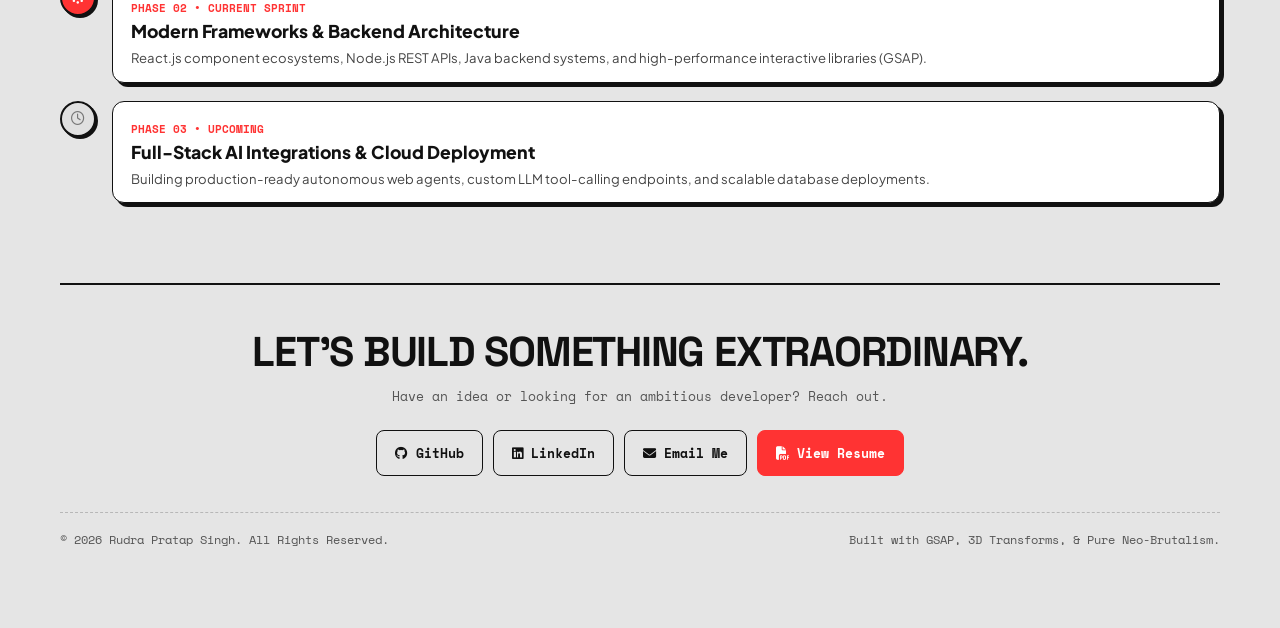
==== commit d051ac03: "updated the ui and added the new project card" ====
--- a/index.html
+++ b/index.html
@@ -69,7 +69,7 @@
     <!-- SECTION 2: Interactive Fan-Out 3D Deck -->
     <section class="deck-viewport" id="deckSection">
       <div class="deck-cards" id="deckCards">
-        <!-- Rendered dynamically by script.js -->
+        <!-- Rendered dynamically by script.js with XAT Simulator as Card 01 -->
       </div>
 
       <!-- Center Dial Wheel -->
@@ -107,7 +107,7 @@
         <div class="edu-card active-degree">
           <div class="edu-card-top">
             <span class="edu-badge current">IN PROGRESS • 1ST YEAR</span>
-            <span class="edu-year">2025 – Present</span>
+            <span class="edu-year">2026 – Present</span>
           </div>
           <h3 class="edu-degree">Bachelor of Computer Applications (BCA)</h3>
           <h4 class="edu-institution">Maharana Pratap Engineering College</h4>
@@ -164,7 +164,7 @@
           <span class="terminal-title">rudra@macbook-pro: ~/portfolio (bash)</span>
         </div>
         <div class="terminal-body" id="terminalBody">
-          <div class="term-line output">Type <span class="term-highlight">help</span> or <span class="term-highlight">education</span> to inspect my profile.</div>
+          <div class="term-line output">Type <span class="term-highlight">help</span>, <span class="term-highlight">xat</span>, or <span class="term-highlight">education</span> to inspect my profile.</div>
         </div>
         <div class="terminal-input-row">
           <span class="term-prompt">rudra:~$</span>
@@ -221,14 +221,14 @@
         <a href="https://github.com/yummiilove" target="_blank" rel="noopener" class="btn btn-outline">
           <i class="fa-brands fa-github"></i> GitHub
         </a>
-        <a href="https://linkedin.com/in/-rudra-pratapsingh" target="_blank" rel="noopener" class="btn btn-outline">
+        <a href="https://www.linkedin.com/in/rudrapratapsing" target="_blank" rel="noopener" class="btn btn-outline">
           <i class="fa-brands fa-linkedin"></i> LinkedIn
         </a>
         <a href="mailto:rudsigeamer@gmail.com" class="btn btn-outline">
           <i class="fa-solid fa-envelope"></i> Email Me
         </a>
         <a href="resume.html" target="_blank" class="btn btn-accent">
-        <i class="fa-solid fa-file-pdf"></i> View Resume
+          <i class="fa-solid fa-file-pdf"></i> View Resume
         </a>
       </div>
 
--- a/style.css
+++ b/style.css
@@ -21,6 +21,7 @@
 
 html {
   scroll-behavior: smooth;
+  -webkit-text-size-adjust: 100%;
 }
 
 body {
@@ -45,7 +46,13 @@
   background-image: url("data:image/svg+xml,%3Csvg viewBox='0 0 200 200' xmlns='http://www.w3.org/2000/svg'%3E%3Cfilter id='noiseFilter'%3E%3CfeTurbulence type='fractalNoise' baseFrequency='0.8' numOctaves='3' stitchTiles='stitch'/%3E%3C/filter%3E%3Crect width='100%25' height='100%25' filter='url(%23noiseFilter)'/%3E%3C/svg%3E");
 }
 
-/* Custom Cursor */
+/* Custom Cursor (hidden on touchscreens) */
+@media (pointer: coarse) {
+  .custom-cursor-dot, .custom-cursor-circle {
+    display: none !important;
+  }
+}
+
 .custom-cursor-dot {
   position: fixed;
   width: 8px;
@@ -55,7 +62,7 @@
   pointer-events: none;
   z-index: 10000;
   transform: translate(-50%, -50%);
-  transition: width 0.15s ease, height 0.15s ease, background-color 0.2s ease;
+  transition: width 0.15s ease, height 0.15s ease;
 }
 
 .custom-cursor-circle {
@@ -67,7 +74,7 @@
   pointer-events: none;
   z-index: 9999;
   transform: translate(-50%, -50%);
-  transition: transform 0.08s ease-out, width 0.2s ease, height 0.2s ease;
+  transition: transform 0.08s ease-out;
 }
 
 body.cursor-hover .custom-cursor-circle {
@@ -105,26 +112,28 @@
 .bg-cross::before { left: 11px; top: 0; width: 2px; height: 24px; }
 .bg-cross::after { top: 11px; left: 0; width: 24px; height: 2px; }
 
-.top-left { top: 32px; left: 32px; }
-.top-right { top: 32px; right: 32px; }
+.top-left { top: 24px; left: 24px; }
+.top-right { top: 24px; right: 24px; }
 
 /* Main Wrapper */
 .portfolio-wrapper {
   position: relative;
   z-index: 3;
-  max-width: 1180px;
+  max-width: 1200px;
   margin: 0 auto;
-  padding: 24px 24px 80px 24px;
-}
-
-/* Minimal Top Nav */
+  padding: 20px 20px 80px 20px;
+}
+
+/* Top Nav */
 .top-nav {
   display: flex;
   justify-content: space-between;
   align-items: center;
-  padding: 12px 0 32px 0;
+  padding: 12px 0 28px 0;
   font-family: var(--font-mono);
   font-size: 0.85rem;
+  flex-wrap: wrap;
+  gap: 12px;
 }
 
 .nav-brand {
@@ -138,8 +147,9 @@
 
 .nav-links {
   display: flex;
-  gap: 20px;
-  align-items: center;
+  gap: 16px;
+  align-items: center;
+  flex-wrap: wrap;
 }
 
 .nav-links a {
@@ -147,6 +157,7 @@
   color: var(--text-dark);
   font-weight: 600;
   transition: color 0.2s ease;
+  padding: 4px 0;
 }
 
 .nav-links a:hover {
@@ -156,7 +167,7 @@
 .nav-cta {
   background: #000;
   color: #fff !important;
-  padding: 6px 14px;
+  padding: 8px 16px !important;
   border-radius: 6px;
 }
 
@@ -169,8 +180,8 @@
 
 .meta-tag {
   font-family: var(--font-mono);
-  font-size: 0.85rem;
-  letter-spacing: 0.25em;
+  font-size: 0.82rem;
+  letter-spacing: 0.22em;
   font-weight: 700;
   color: var(--text-dark);
   margin-bottom: 4px;
@@ -183,7 +194,7 @@
 
 .stroke-title {
   font-family: var(--font-display);
-  font-size: clamp(3.5rem, 11vw, 8.2rem);
+  font-size: clamp(3.2rem, 9.5vw, 8.2rem);
   font-weight: 900;
   letter-spacing: -0.04em;
   color: transparent;
@@ -193,22 +204,22 @@
 
 .main-title {
   font-family: var(--font-display);
-  font-size: clamp(3.9rem, 12vw, 8.8rem);
+  font-size: clamp(3.6rem, 10.5vw, 8.8rem);
   font-weight: 900;
   letter-spacing: -0.04em;
   color: var(--text-dark);
-  margin-top: -30px;
+  margin-top: -24px;
 }
 
 .bottom-ghost {
   font-family: var(--font-display);
-  font-size: clamp(3.5rem, 11vw, 8.2rem);
+  font-size: clamp(3.2rem, 9.5vw, 8.2rem);
   font-weight: 900;
   letter-spacing: -0.04em;
   color: transparent;
   -webkit-text-stroke: 1.2px var(--text-dark);
   opacity: 0.25;
-  margin-top: -30px;
+  margin-top: -24px;
 }
 
 .hero-subtext {
@@ -219,25 +230,27 @@
   font-family: var(--font-mono);
   font-weight: 700;
   font-size: 0.85rem;
-  letter-spacing: 0.15em;
+  letter-spacing: 0.12em;
   border-top: 1px solid rgba(0, 0, 0, 0.15);
   border-bottom: 1px solid rgba(0, 0, 0, 0.15);
   padding: 8px 12px;
+  gap: 8px;
 }
 
 .hero-badges {
   display: flex;
   justify-content: center;
-  gap: 10px;
+  flex-wrap: wrap;
+  gap: 8px;
 }
 
 .badge {
   font-family: var(--font-mono);
   font-size: 0.72rem;
   font-weight: 700;
-  padding: 4px 12px;
+  padding: 5px 12px;
   border-radius: 999px;
-  letter-spacing: 0.08em;
+  letter-spacing: 0.06em;
 }
 
 .badge-dark { background: #000; color: #fff; }
@@ -247,12 +260,12 @@
 .deck-viewport {
   position: relative;
   width: 100%;
-  height: 560px;
+  height: 580px;
   perspective: 1400px;
   display: flex;
   justify-content: center;
   align-items: center;
-  margin-top: 10px;
+  margin-top: 20px;
 }
 
 .deck-cards {
@@ -262,15 +275,15 @@
   transform-style: preserve-3d;
 }
 
-/* Individual Deck Cards (Glitch-Free & Smooth Separation) */
+/* Individual Deck Cards */
 .deck-item {
   position: absolute;
   width: 100%;
   height: 100%;
   background: var(--card-bg);
-  border-radius: 24px;
+  border-radius: 22px;
   border: 1px solid var(--card-border);
-  box-shadow: 0 20px 40px rgba(0, 0, 0, 0.35);
+  box-shadow: 0 16px 36px rgba(0, 0, 0, 0.35);
   transform-origin: 50% 120%;
   user-select: none;
   cursor: pointer;
@@ -286,7 +299,7 @@
   flex-direction: column;
   justify-content: space-between;
   color: var(--card-text);
-  border-radius: 24px;
+  border-radius: 22px;
   pointer-events: none;
 }
 
@@ -298,8 +311,8 @@
 
 .card-tag {
   font-family: var(--font-mono);
-  font-size: 0.7rem;
-  letter-spacing: 0.15em;
+  font-size: 0.68rem;
+  letter-spacing: 0.12em;
   color: var(--accent-red);
   font-weight: 700;
 }
@@ -311,14 +324,15 @@
 }
 
 .card-body h3 {
-  font-size: 1.45rem;
+  font-size: 1.4rem;
   font-weight: 800;
   margin-bottom: 8px;
   color: #fff;
+  line-height: 1.2;
 }
 
 .card-body p {
-  font-size: 0.84rem;
+  font-size: 0.82rem;
   line-height: 1.45;
   color: #bbb;
 }
@@ -326,20 +340,20 @@
 .card-icon {
   font-size: 2.2rem;
   color: var(--accent-red);
-  margin-bottom: 16px;
+  margin-bottom: 14px;
   display: block;
 }
 
 .card-bottom .card-click-hint {
   font-family: var(--font-mono);
-  font-size: 0.76rem;
+  font-size: 0.74rem;
   color: #888;
   display: flex;
   align-items: center;
   gap: 6px;
 }
 
-/* Profile Card */
+/* Profile Center Card */
 .deck-item.is-profile {
   background: #0f0f0f;
   border: 2px solid var(--accent-red);
@@ -348,7 +362,7 @@
 .profile-avatar-wrap {
   width: 100%;
   height: 230px;
-  border-radius: 16px;
+  border-radius: 14px;
   overflow: hidden;
   background: #000;
 }
@@ -361,12 +375,12 @@
 }
 
 .profile-info {
-  margin-top: 14px;
+  margin-top: 12px;
 }
 
 .profile-status {
   font-family: var(--font-mono);
-  font-size: 0.68rem;
+  font-size: 0.66rem;
   color: #00ff88;
   display: flex;
   align-items: center;
@@ -394,7 +408,7 @@
   line-height: 1.35;
 }
 
-/* Rotary Wheel */
+/* Rotary Center Wheel */
 .rotary-wheel {
   position: absolute;
   bottom: -40px;
@@ -442,18 +456,18 @@
 
 /* Section Blocks */
 .section-block {
-  margin-top: 90px;
+  margin-top: 80px;
   border-top: 2px solid var(--border-dark);
-  padding-top: 40px;
+  padding-top: 36px;
 }
 
 .section-head {
-  margin-bottom: 28px;
+  margin-bottom: 24px;
 }
 
 .section-head h2 {
   font-family: var(--font-display);
-  font-size: 1.5rem;
+  font-size: clamp(1.2rem, 3.5vw, 1.5rem);
   font-weight: 800;
   letter-spacing: -0.02em;
 }
@@ -535,14 +549,14 @@
 .education-grid {
   display: grid;
   grid-template-columns: 1fr;
-  gap: 18px;
+  gap: 16px;
 }
 
 .edu-card {
   background: #ffffff;
   border: 1.5px solid #111111;
   border-radius: 14px;
-  padding: 24px;
+  padding: 20px;
   box-shadow: 4px 4px 0px #111111;
   transition: transform 0.2s ease, box-shadow 0.2s ease;
   position: relative;
@@ -562,12 +576,14 @@
   display: flex;
   justify-content: space-between;
   align-items: center;
-  margin-bottom: 12px;
+  flex-wrap: wrap;
+  gap: 8px;
+  margin-bottom: 10px;
 }
 
 .edu-badge {
   font-family: var(--font-mono);
-  font-size: 0.72rem;
+  font-size: 0.7rem;
   font-weight: 700;
   padding: 4px 10px;
   border-radius: 6px;
@@ -585,14 +601,14 @@
 
 .edu-year {
   font-family: var(--font-mono);
-  font-size: 0.8rem;
+  font-size: 0.78rem;
   font-weight: 700;
   color: var(--text-muted);
 }
 
 .edu-degree {
   font-family: var(--font-display);
-  font-size: 1.35rem;
+  font-size: 1.25rem;
   font-weight: 800;
   margin-bottom: 4px;
   color: #111;
@@ -600,19 +616,19 @@
 
 .edu-institution {
   font-family: var(--font-main);
-  font-size: 1rem;
+  font-size: 0.95rem;
   font-weight: 700;
   color: #333;
-  margin-bottom: 12px;
+  margin-bottom: 10px;
 }
 
 .edu-meta {
   display: flex;
   flex-wrap: wrap;
-  gap: 16px;
-  margin-bottom: 12px;
-  font-family: var(--font-mono);
-  font-size: 0.75rem;
+  gap: 14px;
+  margin-bottom: 10px;
+  font-family: var(--font-mono);
+  font-size: 0.74rem;
   color: #555;
 }
 
@@ -627,7 +643,7 @@
 }
 
 .edu-summary {
-  font-size: 0.84rem;
+  font-size: 0.82rem;
   color: #555;
   line-height: 1.5;
 }
@@ -637,7 +653,7 @@
   background-color: var(--term-bg);
   border-radius: 12px;
   border: 2px solid #111;
-  box-shadow: 8px 8px 0px #111;
+  box-shadow: 6px 6px 0px #111;
   overflow: hidden;
   font-family: var(--font-mono);
 }
@@ -647,7 +663,7 @@
   padding: 10px 14px;
   display: flex;
   align-items: center;
-  gap: 14px;
+  gap: 12px;
   border-bottom: 1px solid #282a2d;
 }
 
@@ -657,8 +673,8 @@
 }
 
 .terminal-dots .dot {
-  width: 11px;
-  height: 11px;
+  width: 10px;
+  height: 10px;
   border-radius: 50%;
 }
 
@@ -668,17 +684,20 @@
 
 .terminal-title {
   color: #888;
-  font-size: 0.74rem;
+  font-size: 0.72rem;
+  overflow: hidden;
+  text-overflow: ellipsis;
+  white-space: nowrap;
 }
 
 .terminal-body {
-  padding: 18px;
-  min-height: 180px;
-  max-height: 320px;
+  padding: 16px;
+  min-height: 160px;
+  max-height: 280px;
   overflow-y: auto;
   color: #f1f1f1;
-  font-size: 0.85rem;
-  line-height: 1.6;
+  font-size: 0.82rem;
+  line-height: 1.55;
 }
 
 .term-line {
@@ -697,7 +716,7 @@
 .terminal-input-row {
   display: flex;
   align-items: center;
-  padding: 12px 18px;
+  padding: 10px 14px;
   background-color: #111315;
   border-top: 1px solid #222;
 }
@@ -705,7 +724,7 @@
 .term-prompt {
   color: var(--accent-red);
   font-weight: 700;
-  margin-right: 10px;
+  margin-right: 8px;
 }
 
 #terminalInput {
@@ -722,28 +741,28 @@
 .timeline-container {
   display: flex;
   flex-direction: column;
-  gap: 20px;
+  gap: 18px;
   position: relative;
-  margin-left: 10px;
 }
 
 .timeline-item {
   display: flex;
-  gap: 20px;
+  gap: 16px;
   align-items: flex-start;
   position: relative;
 }
 
 .timeline-marker {
-  width: 38px;
-  height: 38px;
+  width: 36px;
+  height: 36px;
   border-radius: 50%;
   border: 2px solid #111;
   background: #fff;
   display: flex;
   align-items: center;
   justify-content: center;
-  font-size: 0.9rem;
+  font-size: 0.85rem;
+  flex-shrink: 0;
   z-index: 2;
   box-shadow: 2px 2px 0px #111;
 }
@@ -767,41 +786,41 @@
   background: #fff;
   border: 1.5px solid #111;
   border-radius: 12px;
-  padding: 16px 20px;
+  padding: 14px 18px;
   box-shadow: 4px 4px 0px #111;
   flex: 1;
 }
 
 .timeline-phase {
   font-family: var(--font-mono);
-  font-size: 0.72rem;
+  font-size: 0.7rem;
   font-weight: 700;
   color: var(--accent-red);
 }
 
 .timeline-content h3 {
-  font-size: 1.15rem;
+  font-size: 1.1rem;
   font-weight: 800;
   margin: 4px 0 6px 0;
 }
 
 .timeline-content p {
-  font-size: 0.84rem;
+  font-size: 0.82rem;
   color: #444;
   line-height: 1.5;
 }
 
 /* Footer Section */
 .footer-block {
-  margin-top: 100px;
+  margin-top: 80px;
   border-top: 2px solid var(--border-dark);
-  padding-top: 50px;
+  padding-top: 40px;
   text-align: center;
 }
 
 .footer-cta h3 {
   font-family: var(--font-display);
-  font-size: clamp(1.8rem, 4vw, 2.8rem);
+  font-size: clamp(1.6rem, 4.5vw, 2.6rem);
   font-weight: 900;
   letter-spacing: -0.03em;
   margin-bottom: 8px;
@@ -809,26 +828,27 @@
 
 .footer-cta p {
   font-family: var(--font-mono);
-  font-size: 0.88rem;
+  font-size: 0.84rem;
   color: var(--text-muted);
-  margin-bottom: 28px;
+  margin-bottom: 24px;
 }
 
 .footer-actions {
   display: flex;
   flex-wrap: wrap;
   justify-content: center;
-  gap: 12px;
-  margin-bottom: 40px;
+  gap: 10px;
+  margin-bottom: 36px;
 }
 
 .btn {
   display: inline-flex;
   align-items: center;
+  justify-content: center;
   gap: 8px;
-  padding: 12px 20px;
-  font-family: var(--font-mono);
-  font-size: 0.85rem;
+  padding: 12px 18px;
+  font-family: var(--font-mono);
+  font-size: 0.82rem;
   font-weight: 700;
   text-decoration: none;
   border-radius: 8px;
@@ -861,26 +881,28 @@
   display: flex;
   justify-content: space-between;
   border-top: 1px dashed rgba(0, 0, 0, 0.2);
-  padding-top: 20px;
+  padding-top: 18px;
   font-family: var(--font-mono);
   font-size: 0.72rem;
   color: var(--text-muted);
-}
-
-/* Project Detail Modal */
+  flex-wrap: wrap;
+  gap: 8px;
+}
+
+/* Modal Popup */
 .modal-backdrop {
   position: fixed;
   top: 0;
   left: 0;
   width: 100vw;
   height: 100vh;
-  background: rgba(0, 0, 0, 0.75);
+  background: rgba(0, 0, 0, 0.78);
   backdrop-filter: blur(8px);
   z-index: 10001;
   display: flex;
   align-items: center;
   justify-content: center;
-  padding: 20px;
+  padding: 16px;
   opacity: 0;
   pointer-events: none;
   transition: opacity 0.3s ease;
@@ -895,14 +917,16 @@
   background: #141414;
   color: #fff;
   border: 2px solid var(--accent-red);
-  border-radius: 20px;
-  max-width: 540px;
+  border-radius: 18px;
+  max-width: 560px;
   width: 100%;
-  padding: 32px;
+  max-height: 90vh;
+  overflow-y: auto;
+  padding: 26px;
   position: relative;
   transform: translateY(20px);
   transition: transform 0.3s ease;
-  box-shadow: 0 30px 60px rgba(0, 0, 0, 0.6);
+  box-shadow: 0 24px 50px rgba(0, 0, 0, 0.7);
 }
 
 .modal-backdrop.active .modal-card {
@@ -911,88 +935,198 @@
 
 .modal-close-btn {
   position: absolute;
-  top: 20px;
-  right: 20px;
+  top: 16px;
+  right: 18px;
   background: transparent;
   border: none;
   color: #fff;
-  font-size: 2rem;
+  font-size: 1.8rem;
   line-height: 1;
   cursor: pointer;
+  padding: 4px;
 }
 
 .modal-tag {
   font-family: var(--font-mono);
-  font-size: 0.72rem;
+  font-size: 0.7rem;
   color: var(--accent-red);
-  letter-spacing: 0.15em;
-  font-weight: 700;
-  margin-bottom: 6px;
+  letter-spacing: 0.12em;
+  font-weight: 700;
+  margin-bottom: 4px;
 }
 
 .modal-title {
-  font-size: 1.8rem;
+  font-size: 1.6rem;
   font-weight: 900;
   margin-bottom: 12px;
+  padding-right: 24px;
 }
 
 .modal-desc {
-  font-size: 0.9rem;
+  font-size: 0.86rem;
   color: #ccc;
   line-height: 1.6;
-  margin-bottom: 24px;
+  margin-bottom: 20px;
 }
 
 .modal-stats {
   display: grid;
   grid-template-columns: 1fr 1fr;
-  gap: 16px;
+  gap: 12px;
   background: #1f1f1f;
-  padding: 16px;
+  padding: 14px;
   border-radius: 10px;
-  margin-bottom: 24px;
+  margin-bottom: 20px;
 }
 
 .stat-label {
   display: block;
   font-family: var(--font-mono);
-  font-size: 0.68rem;
+  font-size: 0.65rem;
   color: #888;
-  margin-bottom: 4px;
+  margin-bottom: 3px;
 }
 
 .stat-value {
-  font-size: 0.88rem;
+  font-size: 0.82rem;
   font-weight: 700;
   color: #00ff88;
 }
 
 .modal-links {
   display: flex;
-  gap: 12px;
-}
-
-/* Mobile Responsiveness */
+  gap: 10px;
+  flex-wrap: wrap;
+}
+
+/* =========================================
+   MOBILE & TABLET RESPONSIVE OVERRIDES
+   ========================================= */
+
 @media (max-width: 768px) {
+  .portfolio-wrapper {
+    padding: 16px 14px 60px 14px;
+  }
+
+  .top-left, .top-right {
+    display: none; /* Hide background crosses on narrow screens */
+  }
+
+  .bg-stripe {
+    width: 90px;
+    height: 380px;
+  }
+
   .top-nav {
     flex-direction: column;
+    align-items: center;
     gap: 12px;
   }
+
+  .nav-links {
+    justify-content: center;
+    font-size: 0.78rem;
+    gap: 12px;
+  }
+
   .hero-subtext {
     flex-direction: column;
-    gap: 6px;
     text-align: center;
-  }
+    gap: 4px;
+    padding: 8px 6px;
+    font-size: 0.78rem;
+  }
+
   .deck-viewport {
     height: 480px;
-  }
+    margin-top: 10px;
+  }
+
   .deck-cards {
     width: 250px;
-    height: 370px;
-  }
+    height: 380px;
+  }
+
+  .card-body h3 {
+    font-size: 1.25rem;
+  }
+
+  .card-body p {
+    font-size: 0.78rem;
+  }
+
+  .profile-avatar-wrap {
+    height: 200px;
+  }
+
+  .skills-grid {
+    grid-template-columns: 1fr;
+  }
+
+  .timeline-item {
+    gap: 12px;
+  }
+
+  .timeline-marker {
+    width: 32px;
+    height: 32px;
+    font-size: 0.8rem;
+  }
+
+  .timeline-content {
+    padding: 12px 14px;
+  }
+
+  .timeline-content h3 {
+    font-size: 1rem;
+  }
+
+  .footer-actions {
+    flex-direction: column;
+    width: 100%;
+    max-width: 300px;
+    margin-left: auto;
+    margin-right: auto;
+  }
+
+  .footer-actions .btn {
+    width: 100%;
+  }
+
   .footer-meta {
     flex-direction: column;
-    gap: 8px;
     text-align: center;
+    gap: 6px;
+  }
+
+  .modal-card {
+    padding: 20px;
+  }
+
+  .modal-stats {
+    grid-template-columns: 1fr;
+  }
+
+  .modal-links .btn {
+    width: 100%;
+  }
+}
+
+@media (max-width: 480px) {
+  .deck-viewport {
+    height: 440px;
+  }
+
+  .deck-cards {
+    width: 230px;
+    height: 360px;
+  }
+
+  .card-inner, .deck-item-inner {
+    padding: 18px;
+  }
+
+  .rotary-wheel {
+    display: none; /* Hide rotary wheel on very small screens to avoid card overlap */
   }
 }
